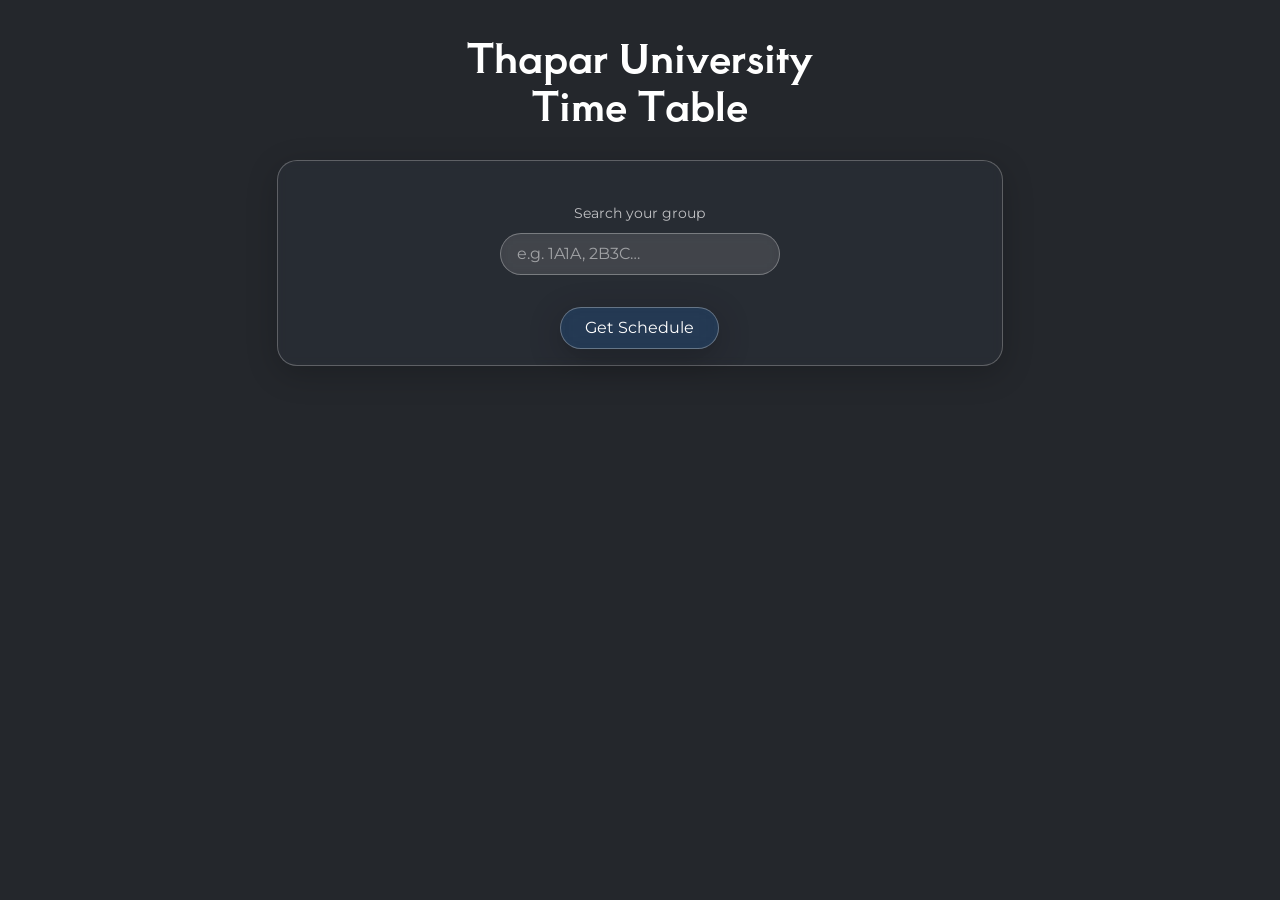
==== index.html @ 9e01dadf "Initial commit" ====
<!DOCTYPE html>
<html lang="en">
<head>
  <meta charset="UTF-8" />
  <title>Thapar Time Table</title>
  <meta name="title" content="Time Table Generator" />
  <meta name="description" content="Quick Time Table Generator for Thapar University Students" />
  <meta property="og:type" content="website" />
  <meta property="og:title" content="Time Table Generator" />
  <meta property="og:description" content="Quick Time Table Generator for Thapar University Students" />
  <meta property="og:image" content="https://www.utkarsh.ninja/favicon-32x32.png" />
  <meta property="twitter:card" content="summary_large_image" />
  <meta property="twitter:title" content="Time Table Generator" />
  <meta property="twitter:description" content="Quick Time Table Generator for Thapar University Students" />
  <meta property="twitter:image" content="https://www.utkarsh.ninja/favicon-32x32.png" />
  <link rel="shortcut icon" href="https://www.utkarsh.ninja/favicon-32x32.png" type="image/x-icon" />
  <meta name="viewport" content="width=device-width, initial-scale=1.0" />
  <link href="https://cdn.jsdelivr.net/npm/bootstrap@5.3.1/dist/css/bootstrap.min.css" rel="stylesheet" crossorigin="anonymous" />
  <link rel="preconnect" href="https://fonts.googleapis.com" />
  <link rel="preconnect" href="https://fonts.gstatic.com" crossorigin />
  <link href="https://fonts.googleapis.com/css2?family=Aoboshi+One&family=Montserrat:ital,wght@0,100..900;1,100..900&display=swap" rel="stylesheet" />
  <link rel="stylesheet" href="style.css" />
</head>

<!-- Google tag -->
<script async src="https://www.googletagmanager.com/gtag/js?id=G-SSECP1SFQX"></script>
<script>
  window.dataLayer = window.dataLayer || [];
  function gtag(){dataLayer.push(arguments);}
  gtag('js', new Date());
  gtag('config', 'G-SSECP1SFQX');
</script>

<body class="bg-dark">
  <div class="container">
    <h3 class="text-white home-title">
      Thapar University <br />Time Table
    </h3>

    <div id="custom-card" class="glass-card card">
      <!-- Loading state -->
      <div id="loading-state" class="py-4 text-center text-white" style="opacity:0.5;">
        Loading timetable data…
      </div>

      <!-- Main form (shown after data loads) -->
      <form id="form" style="display:none;">
        <div class="form-group mt-4 mb-3" style="padding:1rem; align-items:center;">
          <label class="text-white mb-2" style="font-size:0.9rem; opacity:0.7;">Search your group</label>
          <div class="search-wrapper">
            <input
              type="text"
              id="group-search"
              placeholder="e.g. 1A1A, 2B3C…"
              autocomplete="off"
              spellcheck="false"
            />
            <div id="search-results"></div>
          </div>
          <div id="selected-display"></div>
        </div>

        <div class="mb-3">
          <button type="submit" class="btn-get">Get Schedule</button>
        </div>
      </form>
    </div>
  </div>

  <script src="script.js"></script>
</body>
</html>
---- style.css ----
/* ── Base ────────────────────────────────────────────────────────────────── */
* { font-family: "Montserrat", Geneva, Tahoma, sans-serif !important; }

body {
  background: #1A1C1F;
  background-image:
    linear-gradient(to right, #ffffff20 1px, transparent 1px),
    linear-gradient(to bottom, rgba(255,255,255,0.121) 1px, transparent 1px);
  background-size: 40px 40px;
  color: #fff;
  margin: 0;
  padding: 0;
}

/* ── Scrollbar ───────────────────────────────────────────────────────────── */
::-webkit-scrollbar { width: 3px; height: 3px; }
::-webkit-scrollbar-track { background: #f1f1f1; }
::-webkit-scrollbar-thumb { background: #494949; }
::-webkit-scrollbar-thumb:hover { background: #555; }

/* ── Home page ───────────────────────────────────────────────────────────── */
.home-title {
  text-align: center;
  margin: 2rem 0;
  font-family: 'Aoboshi One', serif !important;
  font-size: 2.5rem;
}

.glass-card {
  width: 65%;
  display: flex;
  flex-direction: column;
  justify-content: space-around;
  align-items: center;
  text-align: center;
  margin: 0 auto;
  color: white !important;
  background: rgba(73,73,73,0.15);
  backdrop-filter: blur(4px) saturate(180%);
  -webkit-backdrop-filter: blur(4px) saturate(180%);
  border: 1px solid rgba(255,255,255,0.25);
  border-radius: 20px;
  box-shadow: 0 8px 32px rgba(0,0,0,0.2);
  transition: transform 0.2s, box-shadow 0.2s;
}

.glass-card:hover {
  transform: translateY(-4px);
  box-shadow: 0 12px 40px rgba(0,0,0,0.25);
}

/* ── Search ──────────────────────────────────────────────────────────────── */
.search-wrapper {
  position: relative;
  width: 280px;
}

#group-search {
  width: 100%;
  padding: 0.5rem 1rem;
  border-radius: 30px;
  border: 1px solid rgba(255,255,255,0.3);
  background: rgba(255,255,255,0.1);
  color: white;
  font-size: 1rem;
  outline: none;
  backdrop-filter: blur(8px);
}
#group-search::placeholder { color: rgba(255,255,255,0.5); }
#group-search:focus { border-color: rgba(255,255,255,0.6); }

#search-results {
  display: none;
  position: absolute;
  top: calc(100% + 6px);
  left: 0;
  width: 100%;
  max-height: 220px;
  overflow-y: auto;
  border-radius: 12px;
  border: 1px solid rgba(255,255,255,0.2);
  background: rgba(30,32,36,0.97);
  backdrop-filter: blur(12px);
  z-index: 100;
  scrollbar-width: thin;
}
#search-results.show { display: block; }

.search-item {
  padding: 0.5rem 1rem;
  color: white;
  cursor: pointer;
  font-size: 0.95rem;
  transition: background 0.15s;
}
.search-item:hover, .search-item.active {
  background: rgba(0,123,255,0.3);
}
.search-item .sheet-label {
  font-size: 0.7rem;
  color: rgba(255,255,255,0.45);
  margin-left: 6px;
}

.selected-badge {
  display: inline-block;
  margin-top: 8px;
  padding: 3px 14px;
  border-radius: 20px;
  background: rgba(0,123,255,0.25);
  border: 1px solid rgba(0,123,255,0.5);
  color: #90c8ff;
  font-size: 0.85rem;
}

#no-results {
  padding: 0.5rem 1rem;
  color: rgba(255,255,255,0.4);
  font-size: 0.9rem;
}

/* ── Get Schedule button ─────────────────────────────────────────────────── */
.btn-get {
  background: rgba(0,123,255,0.15);
  backdrop-filter: blur(12px);
  -webkit-backdrop-filter: blur(12px);
  border: 1px solid rgba(255,255,255,0.3);
  box-shadow: 0 8px 32px rgba(0,0,0,0.25);
  color: white;
  border-radius: 30px;
  padding: 0.5rem 1.5rem;
  font-size: 1rem;
  cursor: pointer;
  transition: background 0.2s, transform 0.2s;
}
.btn-get:hover {
  background: rgba(0,123,255,0.3);
  transform: translateY(-1px);
}

/* ── Back link ───────────────────────────────────────────────────────────── */
.back-link {
  color: #90c8ff;
  text-decoration: none;
  font-size: 0.9rem;
}
.back-link:hover { text-decoration: underline; }

/* ── Timetable page ──────────────────────────────────────────────────────── */
body.tt-page {
  font-family: "Rubik", sans-serif !important;
}

.table-responsive {
  padding: 2%;
  max-width: 100%;
  border-radius: 16px;
  overflow-x: auto;
}

.table {
  border-collapse: separate;
  border-spacing: 10px;
  background: transparent;
  width: 100%;
  table-layout: auto;
}

.table td {
  border: none;
  border-radius: 12px;
  padding: 12px;
  font-size: clamp(0.6rem, 1.5vw, 0.95rem);
  font-weight: 500;
  text-align: center;
  color: #f1f1f1;
  box-shadow: 0 3px 10px rgba(0,0,0,0.3);
  transition: transform 0.25s ease, box-shadow 0.25s ease;
  vertical-align: middle;
  max-width: 200px;
  word-wrap: break-word;
  overflow-wrap: break-word;
  word-break: break-word;
  hyphens: auto;
}

.table td div {
  display: flex;
  align-items: center;
  justify-content: center;
  min-height: 60px;
  padding: 5px;
  word-wrap: break-word;
  overflow-wrap: break-word;
  word-break: break-word;
  white-space: normal;
  text-align: center;
  font-size: clamp(0.55rem, 1.2vw, 0.85rem);
  line-height: 1.3;
  hyphens: auto;
  overflow: hidden;
  max-width: 100%;
}

.table td:hover {
  transform: scale(1.03);
  box-shadow: 0 6px 16px rgba(0,0,0,0.4);
}

/* ── Cell colors (match original exactly) ───────────────────────────────── */
.header-day {
  background: linear-gradient(145deg, #3f434a, #35393e) !important;
  box-shadow: inset 3px 3px 10px #676A6F, 3px 3px 10px #000000ab !important;
  font-weight: bold !important;
  color: #CFDDF7 !important;
}

.header-time {
  box-shadow: inset 3px 3px 10px #676A6F, 3px 3px 10px #000000ab !important;
  background: #3b3f45 !important;
  font-weight: bold !important;
  color: #CFDDF7 !important;
}

.bg-success {
  background: #24272C !important;
  border-radius: 12px;
  box-shadow: inset 6px 6px 8px #1C1E22, inset -6px -6px 8px #2C3036 !important;
}

.bg-danger {
  background: rgba(0,198,92,0.2) !important;
  backdrop-filter: blur(2px);
  -webkit-backdrop-filter: blur(2px);
  box-shadow: 0 4px 12px rgba(0,198,92,0.25);
}

.bg-primary {
  background: rgba(255,0,4,0.2) !important;
  backdrop-filter: blur(2px);
  -webkit-backdrop-filter: blur(2px);
  box-shadow: 0 4px 12px rgba(255,0,4,0.25);
}

.bg-warning {
  background: rgba(67,70,248,0.2) !important;
  backdrop-filter: blur(2px);
  -webkit-backdrop-filter: blur(2px);
  box-shadow: 0 4px 12px rgba(67,70,248,0.25);
}

.bg-dark { background: #24272c !important; }
.bg-info  { background: linear-gradient(135deg, #00c6ff, #0072ff) !important; }

/* ── Responsive ──────────────────────────────────────────────────────────── */
@media (max-width: 576px) {
  .glass-card { width: 90% !important; }
  .search-wrapper { width: 220px; }
}

@media (max-width: 600px) {
  .table { border-spacing: 5px; }
  .table td { padding: 8px 4px; font-size: 0.55rem; max-width: 150px; }
  .table td div { font-size: 0.5rem; padding: 2px; line-height: 1.2; min-height: 50px; }
}

@media (max-width: 400px) {
  .table { border-spacing: 3px; }
  .table td { padding: 6px 3px; max-width: 120px; }
  .table td div { font-size: 0.45rem; line-height: 1.15; min-height: 45px; padding: 1px; }
}

@media print {
  body { margin: 0; padding: 0; }
  @page { size: A4 landscape; margin: 0.5in; }
  .table-responsive { width: 100%; overflow: visible; }
  .table, .table td { font-size: 11px; padding: 3px; line-height: 1.4; }
  #tt-header { display: none; }
}
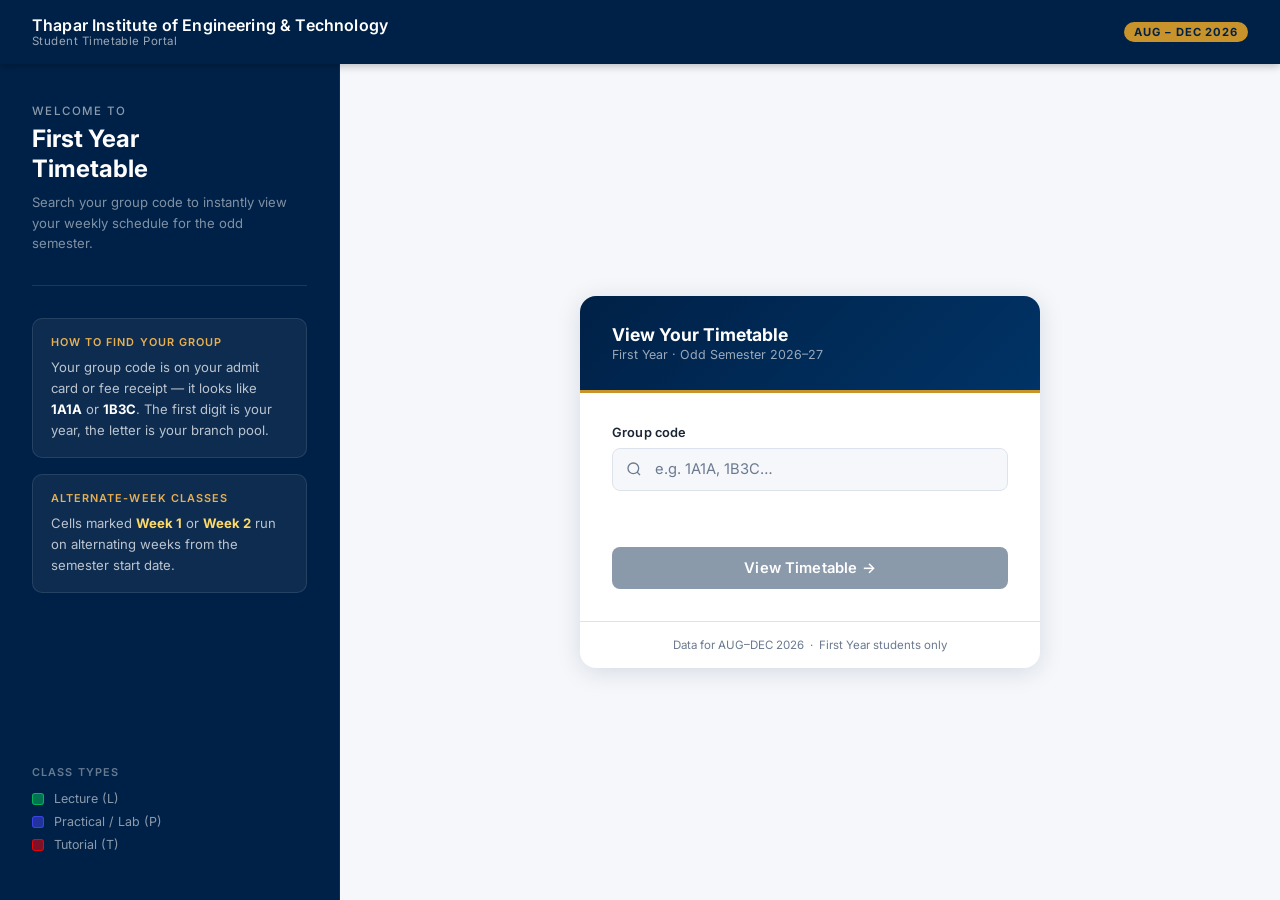
==== commit c4528c21: "Update timetable website files" ====
--- a/index.html
+++ b/index.html
@@ -1,72 +1,423 @@
 <!DOCTYPE html>
 <html lang="en">
 <head>
-  <meta charset="UTF-8" />
-  <title>Thapar Time Table</title>
-  <meta name="title" content="Time Table Generator" />
-  <meta name="description" content="Quick Time Table Generator for Thapar University Students" />
-  <meta property="og:type" content="website" />
-  <meta property="og:title" content="Time Table Generator" />
-  <meta property="og:description" content="Quick Time Table Generator for Thapar University Students" />
-  <meta property="og:image" content="https://www.utkarsh.ninja/favicon-32x32.png" />
-  <meta property="twitter:card" content="summary_large_image" />
-  <meta property="twitter:title" content="Time Table Generator" />
-  <meta property="twitter:description" content="Quick Time Table Generator for Thapar University Students" />
-  <meta property="twitter:image" content="https://www.utkarsh.ninja/favicon-32x32.png" />
-  <link rel="shortcut icon" href="https://www.utkarsh.ninja/favicon-32x32.png" type="image/x-icon" />
-  <meta name="viewport" content="width=device-width, initial-scale=1.0" />
-  <link href="https://cdn.jsdelivr.net/npm/bootstrap@5.3.1/dist/css/bootstrap.min.css" rel="stylesheet" crossorigin="anonymous" />
-  <link rel="preconnect" href="https://fonts.googleapis.com" />
-  <link rel="preconnect" href="https://fonts.gstatic.com" crossorigin />
-  <link href="https://fonts.googleapis.com/css2?family=Aoboshi+One&family=Montserrat:ital,wght@0,100..900;1,100..900&display=swap" rel="stylesheet" />
-  <link rel="stylesheet" href="style.css" />
+  <meta charset="UTF-8"/>
+  <title>TIET First Year Timetable</title>
+  <meta name="viewport" content="width=device-width, initial-scale=1.0"/>
+  <link rel="preconnect" href="https://fonts.googleapis.com"/>
+  <link rel="preconnect" href="https://fonts.gstatic.com" crossorigin/>
+  <link href="https://fonts.googleapis.com/css2?family=Inter:wght@300;400;500;600;700&display=swap" rel="stylesheet"/>
+  <style>
+    *, *::before, *::after { box-sizing: border-box; margin: 0; padding: 0; }
+
+    :root {
+      --navy:     #002147;
+      --navy-mid: #003366;
+      --gold:     #C8932A;
+      --gold-lt:  #E8B050;
+      --white:    #FFFFFF;
+      --off-white:#F5F7FA;
+      --text:     #1A2535;
+      --muted:    #6B7A90;
+      --border:   #DDE3EC;
+      --shadow:   0 4px 24px rgba(0,33,71,0.13);
+    }
+
+    body {
+      font-family: 'Inter', system-ui, sans-serif;
+      background: var(--off-white);
+      min-height: 100vh;
+      display: flex;
+      flex-direction: column;
+    }
+
+    /* ── Top bar ──────────────────────────────────────────────────────── */
+    .topbar {
+      background: var(--navy);
+      padding: 0 2rem;
+      height: 64px;
+      display: flex;
+      align-items: center;
+      justify-content: space-between;
+      box-shadow: 0 2px 8px rgba(0,0,0,0.25);
+      position: sticky;
+      top: 0;
+      z-index: 100;
+    }
+
+    .topbar-brand { display: flex; align-items: center; gap: 14px; text-decoration: none; }
+    .topbar-logo  { height: 36px; width: auto; }
+
+    .topbar-title {
+      color: var(--white);
+      font-size: 1rem;
+      font-weight: 600;
+      letter-spacing: 0.01em;
+      line-height: 1.2;
+    }
+    .topbar-title span {
+      display: block;
+      font-size: 0.72rem;
+      font-weight: 400;
+      color: rgba(255,255,255,0.6);
+      letter-spacing: 0.04em;
+    }
+
+    .topbar-pill {
+      background: var(--gold);
+      color: var(--navy);
+      font-size: 0.7rem;
+      font-weight: 700;
+      letter-spacing: 0.08em;
+      padding: 3px 10px;
+      border-radius: 20px;
+      text-transform: uppercase;
+    }
+
+    /* ── Layout ───────────────────────────────────────────────────────── */
+    .page {
+      flex: 1;
+      display: grid;
+      grid-template-columns: 340px 1fr;
+      min-height: calc(100vh - 64px);
+    }
+
+    /* ── Sidebar ──────────────────────────────────────────────────────── */
+    .sidebar {
+      background: var(--navy);
+      padding: 2.5rem 2rem;
+      display: flex;
+      flex-direction: column;
+      border-right: 1px solid rgba(255,255,255,0.06);
+    }
+
+    .sidebar-welcome {
+      color: rgba(255,255,255,0.55);
+      font-size: 0.72rem;
+      font-weight: 500;
+      letter-spacing: 0.12em;
+      text-transform: uppercase;
+      margin-bottom: 0.4rem;
+    }
+
+    .sidebar-heading {
+      color: var(--white);
+      font-size: 1.5rem;
+      font-weight: 700;
+      line-height: 1.25;
+      margin-bottom: 0.5rem;
+    }
+
+    .sidebar-sub {
+      color: rgba(255,255,255,0.5);
+      font-size: 0.82rem;
+      line-height: 1.55;
+      margin-bottom: 2rem;
+    }
+
+    .sidebar-divider {
+      border: none;
+      border-top: 1px solid rgba(255,255,255,0.1);
+      margin-bottom: 2rem;
+    }
+
+    .sidebar-info-block {
+      background: rgba(255,255,255,0.05);
+      border: 1px solid rgba(255,255,255,0.1);
+      border-radius: 10px;
+      padding: 1rem 1.1rem;
+      margin-bottom: 1rem;
+    }
+
+    .sidebar-info-label {
+      font-size: 0.68rem;
+      font-weight: 600;
+      letter-spacing: 0.1em;
+      text-transform: uppercase;
+      color: var(--gold-lt);
+      margin-bottom: 0.5rem;
+    }
+
+    .sidebar-info-text {
+      font-size: 0.82rem;
+      color: rgba(255,255,255,0.72);
+      line-height: 1.6;
+    }
+
+    .sidebar-legend { margin-top: auto; padding-top: 2rem; }
+
+    .legend-label {
+      font-size: 0.68rem;
+      font-weight: 600;
+      letter-spacing: 0.1em;
+      text-transform: uppercase;
+      color: rgba(255,255,255,0.4);
+      margin-bottom: 0.75rem;
+    }
+
+    .legend-item { display: flex; align-items: center; gap: 10px; margin-bottom: 8px; }
+
+    .legend-dot {
+      width: 12px; height: 12px;
+      border-radius: 3px;
+      flex-shrink: 0;
+    }
+    .legend-dot-l { background: rgba(0,198,92,0.5);  border: 1px solid rgba(0,198,92,0.8); }
+    .legend-dot-p { background: rgba(67,70,248,0.5); border: 1px solid rgba(67,70,248,0.8); }
+    .legend-dot-t { background: rgba(255,0,4,0.5);   border: 1px solid rgba(255,0,4,0.8); }
+
+    .legend-text { font-size: 0.78rem; color: rgba(255,255,255,0.55); }
+
+    /* ── Main ─────────────────────────────────────────────────────────── */
+    .main {
+      display: flex;
+      align-items: center;
+      justify-content: center;
+      padding: 3rem 2rem;
+    }
+
+    .card {
+      background: var(--white);
+      border-radius: 16px;
+      box-shadow: var(--shadow);
+      width: 100%;
+      max-width: 460px;
+      overflow: hidden;
+    }
+
+    .card-header {
+      background: linear-gradient(135deg, var(--navy) 0%, var(--navy-mid) 100%);
+      padding: 1.75rem 2rem;
+      border-bottom: 3px solid var(--gold);
+    }
+
+    .card-header-top {
+      display: flex;
+      align-items: center;
+      gap: 12px;
+    }
+
+    .card-logo-img { height: 40px; width: auto; }
+
+    .card-header-title { color: var(--white); font-size: 1.1rem; font-weight: 700; }
+    .card-header-sub   { color: rgba(255,255,255,0.6); font-size: 0.78rem; margin-top: 2px; }
+
+    .card-body   { padding: 2rem; }
+    .card-footer {
+      padding: 1rem 2rem;
+      border-top: 1px solid var(--border);
+      text-align: center;
+      font-size: 0.72rem;
+      color: var(--muted);
+    }
+
+    /* ── Form ─────────────────────────────────────────────────────────── */
+    .field-label {
+      font-size: 0.8rem;
+      font-weight: 600;
+      color: var(--text);
+      margin-bottom: 0.5rem;
+      display: block;
+      letter-spacing: 0.01em;
+    }
+
+    .search-wrap { position: relative; margin-bottom: 0.5rem; }
+
+    .search-icon {
+      position: absolute;
+      left: 14px; top: 50%;
+      transform: translateY(-50%);
+      color: var(--muted);
+      pointer-events: none;
+      display: flex;
+    }
+
+    #group-search {
+      width: 100%;
+      padding: 0.72rem 1rem 0.72rem 2.6rem;
+      border: 1.5px solid var(--border);
+      border-radius: 8px;
+      font-family: inherit;
+      font-size: 0.92rem;
+      color: var(--text);
+      background: var(--off-white);
+      outline: none;
+      transition: border-color 0.2s, box-shadow 0.2s;
+    }
+
+    #group-search:focus {
+      border-color: var(--navy);
+      box-shadow: 0 0 0 3px rgba(0,33,71,0.08);
+      background: var(--white);
+    }
+
+    #group-search::placeholder { color: var(--muted); }
+
+    #search-results {
+      display: none;
+      position: absolute;
+      top: calc(100% + 4px);
+      left: 0; right: 0;
+      max-height: 240px;
+      overflow-y: auto;
+      background: var(--white);
+      border: 1.5px solid var(--border);
+      border-radius: 10px;
+      box-shadow: 0 8px 32px rgba(0,33,71,0.13);
+      z-index: 50;
+    }
+    #search-results.show { display: block; }
+
+    .search-item {
+      padding: 0.65rem 1rem;
+      cursor: pointer;
+      display: flex;
+      align-items: center;
+      justify-content: space-between;
+      font-size: 0.88rem;
+      color: var(--text);
+      border-bottom: 1px solid var(--border);
+      transition: background 0.12s;
+    }
+    .search-item:last-child { border-bottom: none; }
+    .search-item:hover, .search-item.active { background: #EEF2F8; }
+    .search-item-code { font-weight: 600; }
+    .search-item-year {
+      font-size: 0.72rem; color: var(--muted);
+      background: var(--off-white);
+      padding: 2px 8px; border-radius: 20px;
+      border: 1px solid var(--border);
+    }
+
+    #no-results { padding: 1rem; text-align: center; color: var(--muted); font-size: 0.85rem; }
+
+    #selected-display { min-height: 28px; margin-bottom: 0.25rem; }
+
+    .selected-badge {
+      display: inline-flex; align-items: center; gap: 6px;
+      background: #EEF7F2; border: 1px solid #B8DFC8;
+      border-radius: 6px; padding: 4px 10px;
+      font-size: 0.78rem; font-weight: 500; color: #1A6B3C;
+    }
+
+    .btn-primary {
+      width: 100%; padding: 0.78rem;
+      background: var(--navy); color: var(--white);
+      border: none; border-radius: 8px;
+      font-family: inherit; font-size: 0.92rem; font-weight: 600;
+      cursor: pointer; letter-spacing: 0.01em;
+      transition: background 0.2s, transform 0.15s;
+      margin-top: 1rem;
+    }
+    .btn-primary:hover:not(:disabled) { background: var(--navy-mid); }
+    .btn-primary:active:not(:disabled) { transform: scale(0.99); }
+    .btn-primary:disabled { opacity: 0.45; cursor: not-allowed; }
+
+    /* ── Spinner ──────────────────────────────────────────────────────── */
+    #loading-state { text-align: center; padding: 1.5rem 0; color: var(--muted); font-size: 0.85rem; }
+    .spinner {
+      width: 22px; height: 22px;
+      border: 2px solid var(--border);
+      border-top-color: var(--navy);
+      border-radius: 50%;
+      animation: spin 0.7s linear infinite;
+      margin: 0 auto 0.75rem;
+    }
+    @keyframes spin { to { transform: rotate(360deg); } }
+
+    /* ── Mobile ───────────────────────────────────────────────────────── */
+    @media (max-width: 768px) {
+      .page { grid-template-columns: 1fr; }
+      .sidebar { padding: 1.75rem 1.5rem; }
+      .sidebar-legend { display: none; }
+      .main { padding: 2rem 1rem; align-items: flex-start; padding-top: 1.5rem; }
+      .topbar { padding: 0 1rem; }
+      .topbar-title span { display: none; }
+    }
+  </style>
 </head>
-
-<!-- Google tag -->
-<script async src="https://www.googletagmanager.com/gtag/js?id=G-SSECP1SFQX"></script>
-<script>
-  window.dataLayer = window.dataLayer || [];
-  function gtag(){dataLayer.push(arguments);}
-  gtag('js', new Date());
-  gtag('config', 'G-SSECP1SFQX');
-</script>
-
-<body class="bg-dark">
-  <div class="container">
-    <h3 class="text-white home-title">
-      Thapar University <br />Time Table
-    </h3>
-
-    <div id="custom-card" class="glass-card card">
-      <!-- Loading state -->
-      <div id="loading-state" class="py-4 text-center text-white" style="opacity:0.5;">
-        Loading timetable data…
+<body>
+
+<header class="topbar">
+  <div class="topbar-brand">
+    <img src="https://lms.thapar.edu/moodle/pluginfile.php/1/theme_moove/logo/1659956381/TIET-LMS%20Logo%20%283%29.png"
+         alt="TIET" class="topbar-logo" onerror="this.style.display='none'"/>
+    <div class="topbar-title">
+      Thapar Institute of Engineering &amp; Technology
+      <span>Student Timetable Portal</span>
+    </div>
+  </div>
+  <div class="topbar-pill">AUG – DEC 2026</div>
+</header>
+
+<div class="page">
+  <aside class="sidebar">
+    <p class="sidebar-welcome">Welcome to</p>
+    <h1 class="sidebar-heading">First Year<br/>Timetable</h1>
+    <p class="sidebar-sub">Search your group code to instantly view your weekly schedule for the odd semester.</p>
+    <hr class="sidebar-divider"/>
+    <div class="sidebar-info-block">
+      <div class="sidebar-info-label">How to find your group</div>
+      <div class="sidebar-info-text">
+        Your group code is on your admit card or fee receipt — it looks like <strong style="color:#fff;">1A1A</strong> or <strong style="color:#fff;">1B3C</strong>. The first digit is your year, the letter is your branch pool.
       </div>
-
-      <!-- Main form (shown after data loads) -->
-      <form id="form" style="display:none;">
-        <div class="form-group mt-4 mb-3" style="padding:1rem; align-items:center;">
-          <label class="text-white mb-2" style="font-size:0.9rem; opacity:0.7;">Search your group</label>
-          <div class="search-wrapper">
-            <input
-              type="text"
-              id="group-search"
-              placeholder="e.g. 1A1A, 2B3C…"
-              autocomplete="off"
-              spellcheck="false"
-            />
+    </div>
+    <div class="sidebar-info-block">
+      <div class="sidebar-info-label">Alternate-week classes</div>
+      <div class="sidebar-info-text">
+        Cells marked <strong style="color:#ffd966;">Week 1</strong> or <strong style="color:#ffd966;">Week 2</strong> run on alternating weeks from the semester start date.
+      </div>
+    </div>
+    <div class="sidebar-legend">
+      <div class="legend-label">Class types</div>
+      <div class="legend-item"><div class="legend-dot legend-dot-l"></div><span class="legend-text">Lecture (L)</span></div>
+      <div class="legend-item"><div class="legend-dot legend-dot-p"></div><span class="legend-text">Practical / Lab (P)</span></div>
+      <div class="legend-item"><div class="legend-dot legend-dot-t"></div><span class="legend-text">Tutorial (T)</span></div>
+    </div>
+  </aside>
+
+  <main class="main">
+    <div class="card">
+      <div class="card-header">
+        <div class="card-header-top">
+          <img src="https://lms.thapar.edu/moodle/pluginfile.php/1/theme_moove/logo/1659956381/TIET-LMS%20Logo%20%283%29.png"
+               alt="TIET" class="card-logo-img" onerror="this.style.display='none'"/>
+          <div>
+            <div class="card-header-title">View Your Timetable</div>
+            <div class="card-header-sub">First Year · Odd Semester 2026–27</div>
+          </div>
+        </div>
+      </div>
+
+      <div class="card-body">
+        <div id="loading-state">
+          <div class="spinner"></div>
+          Loading timetable data…
+        </div>
+
+        <form id="form" style="display:none;">
+          <label class="field-label" for="group-search">Group code</label>
+          <div class="search-wrap">
+            <span class="search-icon">
+              <svg width="16" height="16" fill="none" stroke="currentColor" stroke-width="2" viewBox="0 0 24 24">
+                <circle cx="11" cy="11" r="8"/><path d="M21 21l-4.35-4.35"/>
+              </svg>
+            </span>
+            <input type="text" id="group-search" placeholder="e.g. 1A1A, 1B3C…" autocomplete="off" spellcheck="false"/>
             <div id="search-results"></div>
           </div>
           <div id="selected-display"></div>
-        </div>
-
-        <div class="mb-3">
-          <button type="submit" class="btn-get">Get Schedule</button>
-        </div>
-      </form>
+          <button type="submit" class="btn-primary" id="submit-btn" disabled>View Timetable →</button>
+        </form>
+      </div>
+
+      <div class="card-footer">
+        Data for AUG–DEC 2026 &nbsp;·&nbsp; First Year students only
+      </div>
     </div>
-  </div>
-
-  <script src="script.js"></script>
+  </main>
+</div>
+
+<script src="script.js"></script>
 </body>
 </html>
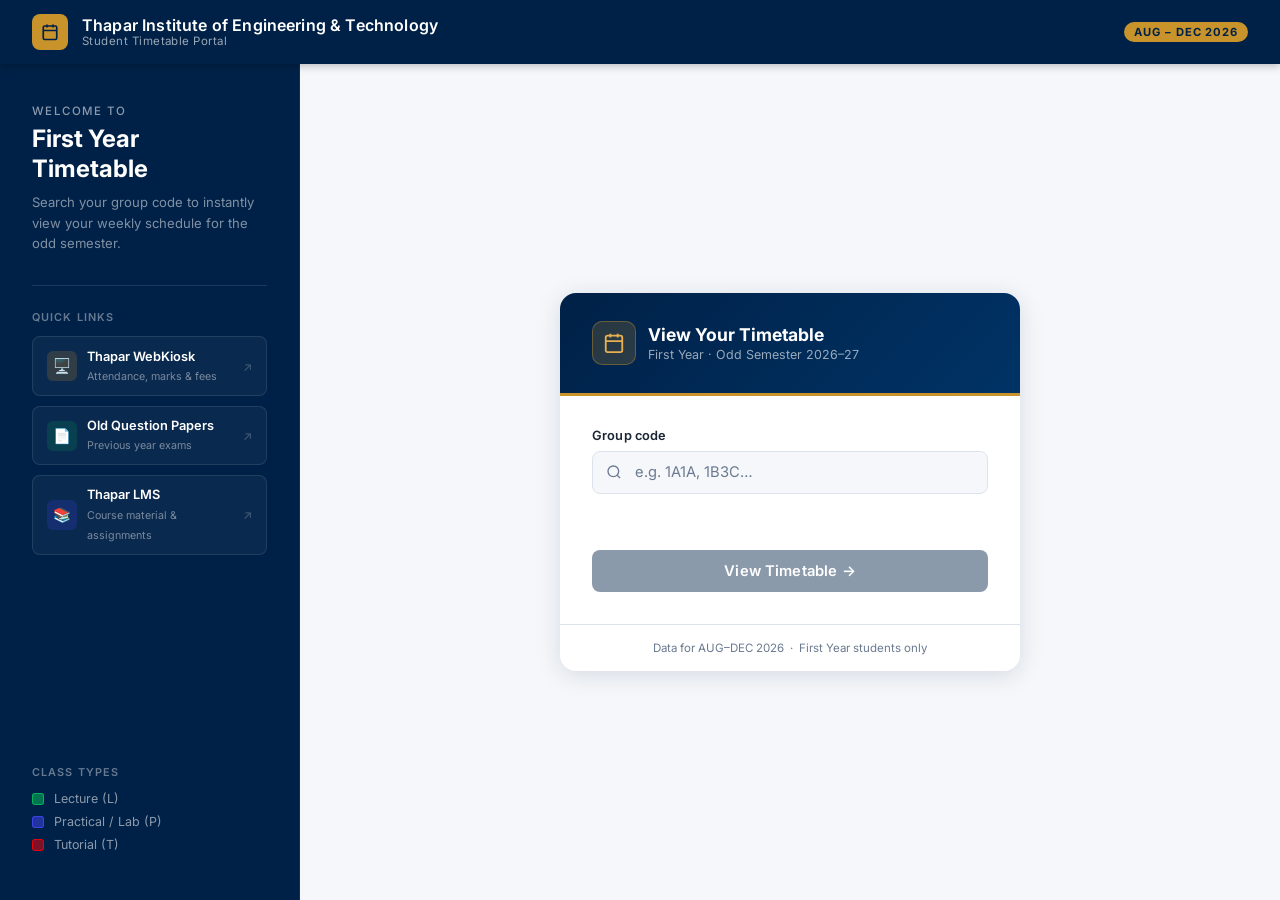
==== commit 79845b18: "Update timetable website" ====
--- a/index.html
+++ b/index.html
@@ -46,7 +46,15 @@
     }
 
     .topbar-brand { display: flex; align-items: center; gap: 14px; text-decoration: none; }
-    .topbar-logo  { height: 36px; width: auto; }
+
+    .topbar-icon {
+      width: 36px; height: 36px;
+      background: var(--gold);
+      border-radius: 8px;
+      display: flex; align-items: center; justify-content: center;
+      flex-shrink: 0;
+    }
+    .topbar-icon svg { color: var(--navy); }
 
     .topbar-title {
       color: var(--white);
@@ -78,7 +86,7 @@
     .page {
       flex: 1;
       display: grid;
-      grid-template-columns: 340px 1fr;
+      grid-template-columns: 300px 1fr;
       min-height: calc(100vh - 64px);
     }
 
@@ -118,33 +126,63 @@
     .sidebar-divider {
       border: none;
       border-top: 1px solid rgba(255,255,255,0.1);
-      margin-bottom: 2rem;
-    }
-
-    .sidebar-info-block {
-      background: rgba(255,255,255,0.05);
-      border: 1px solid rgba(255,255,255,0.1);
-      border-radius: 10px;
-      padding: 1rem 1.1rem;
-      margin-bottom: 1rem;
-    }
-
-    .sidebar-info-label {
+      margin-bottom: 1.5rem;
+    }
+
+    /* ── Quick links ──────────────────────────────────────────────────── */
+    .quick-links-label {
       font-size: 0.68rem;
       font-weight: 600;
       letter-spacing: 0.1em;
       text-transform: uppercase;
-      color: var(--gold-lt);
-      margin-bottom: 0.5rem;
-    }
-
-    .sidebar-info-text {
-      font-size: 0.82rem;
-      color: rgba(255,255,255,0.72);
-      line-height: 1.6;
-    }
-
-    .sidebar-legend { margin-top: auto; padding-top: 2rem; }
+      color: rgba(255,255,255,0.4);
+      margin-bottom: 0.75rem;
+    }
+
+    .quick-link {
+      display: flex;
+      align-items: center;
+      gap: 10px;
+      padding: 0.7rem 0.9rem;
+      border-radius: 8px;
+      border: 1px solid rgba(255,255,255,0.1);
+      background: rgba(255,255,255,0.04);
+      text-decoration: none;
+      margin-bottom: 0.6rem;
+      transition: background 0.15s, border-color 0.15s;
+    }
+    .quick-link:hover {
+      background: rgba(255,255,255,0.09);
+      border-color: rgba(255,255,255,0.2);
+    }
+    .quick-link-icon {
+      width: 30px; height: 30px;
+      border-radius: 6px;
+      display: flex; align-items: center; justify-content: center;
+      flex-shrink: 0;
+      font-size: 0.9rem;
+    }
+    .quick-link-icon.kiosk { background: rgba(200,147,42,0.2); }
+    .quick-link-icon.qp    { background: rgba(0,198,92,0.15); }
+    .quick-link-icon.lms   { background: rgba(67,70,248,0.2); }
+    .quick-link-text { flex: 1; }
+    .quick-link-name {
+      font-size: 0.8rem;
+      font-weight: 600;
+      color: var(--white);
+      display: block;
+      line-height: 1.2;
+    }
+    .quick-link-desc {
+      font-size: 0.67rem;
+      color: rgba(255,255,255,0.45);
+    }
+    .quick-link-arrow {
+      color: rgba(255,255,255,0.25);
+      font-size: 0.75rem;
+    }
+
+    .sidebar-legend { margin-top: auto; padding-top: 1.5rem; }
 
     .legend-label {
       font-size: 0.68rem;
@@ -197,7 +235,13 @@
       gap: 12px;
     }
 
-    .card-logo-img { height: 40px; width: auto; }
+    .card-icon {
+      width: 44px; height: 44px;
+      background: rgba(200,147,42,0.2);
+      border: 1px solid rgba(200,147,42,0.4);
+      border-radius: 10px;
+      display: flex; align-items: center; justify-content: center;
+    }
 
     .card-header-title { color: var(--white); font-size: 1.1rem; font-weight: 700; }
     .card-header-sub   { color: rgba(255,255,255,0.6); font-size: 0.78rem; margin-top: 2px; }
@@ -325,14 +369,53 @@
     }
     @keyframes spin { to { transform: rotate(360deg); } }
 
+    /* ── Mobile quick links ───────────────────────────────────────────── */
+    .mobile-quick-links {
+      display: none;
+      padding: 1rem;
+      gap: 0.5rem;
+      border-top: 1px solid var(--border);
+    }
+    .mobile-quick-links-label {
+      font-size: 0.68rem;
+      font-weight: 600;
+      letter-spacing: 0.08em;
+      text-transform: uppercase;
+      color: var(--muted);
+      margin-bottom: 0.5rem;
+    }
+    .mobile-link-row {
+      display: flex;
+      gap: 0.5rem;
+    }
+    .mobile-link-btn {
+      flex: 1;
+      display: flex;
+      flex-direction: column;
+      align-items: center;
+      gap: 4px;
+      padding: 0.6rem 0.4rem;
+      border-radius: 8px;
+      border: 1px solid var(--border);
+      background: var(--off-white);
+      text-decoration: none;
+      color: var(--navy);
+      font-size: 0.65rem;
+      font-weight: 600;
+      text-align: center;
+      transition: background 0.15s;
+    }
+    .mobile-link-btn:hover { background: #e8edf5; }
+    .mobile-link-btn span { font-size: 1rem; }
+
     /* ── Mobile ───────────────────────────────────────────────────────── */
     @media (max-width: 768px) {
       .page { grid-template-columns: 1fr; }
-      .sidebar { padding: 1.75rem 1.5rem; }
-      .sidebar-legend { display: none; }
-      .main { padding: 2rem 1rem; align-items: flex-start; padding-top: 1.5rem; }
+      .sidebar { display: none; }
+      .main { padding: 1.5rem 1rem; align-items: flex-start; }
       .topbar { padding: 0 1rem; }
       .topbar-title span { display: none; }
+      .mobile-quick-links { display: flex; flex-direction: column; }
     }
   </style>
 </head>
@@ -340,8 +423,11 @@
 
 <header class="topbar">
   <div class="topbar-brand">
-    <img src="https://lms.thapar.edu/moodle/pluginfile.php/1/theme_moove/logo/1659956381/TIET-LMS%20Logo%20%283%29.png"
-         alt="TIET" class="topbar-logo" onerror="this.style.display='none'"/>
+    <div class="topbar-icon">
+      <svg width="18" height="18" fill="none" stroke="currentColor" stroke-width="2.2" viewBox="0 0 24 24">
+        <rect x="3" y="4" width="18" height="18" rx="2"/><path d="M16 2v4M8 2v4M3 10h18"/>
+      </svg>
+    </div>
     <div class="topbar-title">
       Thapar Institute of Engineering &amp; Technology
       <span>Student Timetable Portal</span>
@@ -356,18 +442,36 @@
     <h1 class="sidebar-heading">First Year<br/>Timetable</h1>
     <p class="sidebar-sub">Search your group code to instantly view your weekly schedule for the odd semester.</p>
     <hr class="sidebar-divider"/>
-    <div class="sidebar-info-block">
-      <div class="sidebar-info-label">How to find your group</div>
-      <div class="sidebar-info-text">
-        Your group code is on your admit card or fee receipt — it looks like <strong style="color:#fff;">1A1A</strong> or <strong style="color:#fff;">1B3C</strong>. The first digit is your year, the letter is your branch pool.
-      </div>
-    </div>
-    <div class="sidebar-info-block">
-      <div class="sidebar-info-label">Alternate-week classes</div>
-      <div class="sidebar-info-text">
-        Cells marked <strong style="color:#ffd966;">Week 1</strong> or <strong style="color:#ffd966;">Week 2</strong> run on alternating weeks from the semester start date.
-      </div>
-    </div>
+
+    <div class="quick-links-label">Quick Links</div>
+
+    <a href="https://webkiosk.thapar.edu/" target="_blank" rel="noopener" class="quick-link">
+      <div class="quick-link-icon kiosk">🖥️</div>
+      <div class="quick-link-text">
+        <span class="quick-link-name">Thapar WebKiosk</span>
+        <span class="quick-link-desc">Attendance, marks &amp; fees</span>
+      </div>
+      <span class="quick-link-arrow">↗</span>
+    </a>
+
+    <a href="https://cl.thapar.edu/ques.php" target="_blank" rel="noopener" class="quick-link">
+      <div class="quick-link-icon qp">📄</div>
+      <div class="quick-link-text">
+        <span class="quick-link-name">Old Question Papers</span>
+        <span class="quick-link-desc">Previous year exams</span>
+      </div>
+      <span class="quick-link-arrow">↗</span>
+    </a>
+
+    <a href="https://lms.thapar.edu/moodle/login/index.php" target="_blank" rel="noopener" class="quick-link">
+      <div class="quick-link-icon lms">📚</div>
+      <div class="quick-link-text">
+        <span class="quick-link-name">Thapar LMS</span>
+        <span class="quick-link-desc">Course material &amp; assignments</span>
+      </div>
+      <span class="quick-link-arrow">↗</span>
+    </a>
+
     <div class="sidebar-legend">
       <div class="legend-label">Class types</div>
       <div class="legend-item"><div class="legend-dot legend-dot-l"></div><span class="legend-text">Lecture (L)</span></div>
@@ -380,8 +484,11 @@
     <div class="card">
       <div class="card-header">
         <div class="card-header-top">
-          <img src="https://lms.thapar.edu/moodle/pluginfile.php/1/theme_moove/logo/1659956381/TIET-LMS%20Logo%20%283%29.png"
-               alt="TIET" class="card-logo-img" onerror="this.style.display='none'"/>
+          <div class="card-icon">
+            <svg width="22" height="22" fill="none" stroke="#E8B050" stroke-width="2" viewBox="0 0 24 24">
+              <rect x="3" y="4" width="18" height="18" rx="2"/><path d="M16 2v4M8 2v4M3 10h18"/>
+            </svg>
+          </div>
           <div>
             <div class="card-header-title">View Your Timetable</div>
             <div class="card-header-sub">First Year · Odd Semester 2026–27</div>
@@ -411,6 +518,21 @@
         </form>
       </div>
 
+      <div class="mobile-quick-links">
+        <div class="mobile-quick-links-label">Quick Links</div>
+        <div class="mobile-link-row">
+          <a href="https://webkiosk.thapar.edu/" target="_blank" rel="noopener" class="mobile-link-btn">
+            <span>🖥️</span>WebKiosk
+          </a>
+          <a href="https://cl.thapar.edu/ques.php" target="_blank" rel="noopener" class="mobile-link-btn">
+            <span>📄</span>Old QPs
+          </a>
+          <a href="https://lms.thapar.edu/moodle/login/index.php" target="_blank" rel="noopener" class="mobile-link-btn">
+            <span>📚</span>LMS
+          </a>
+        </div>
+      </div>
+
       <div class="card-footer">
         Data for AUG–DEC 2026 &nbsp;·&nbsp; First Year students only
       </div>
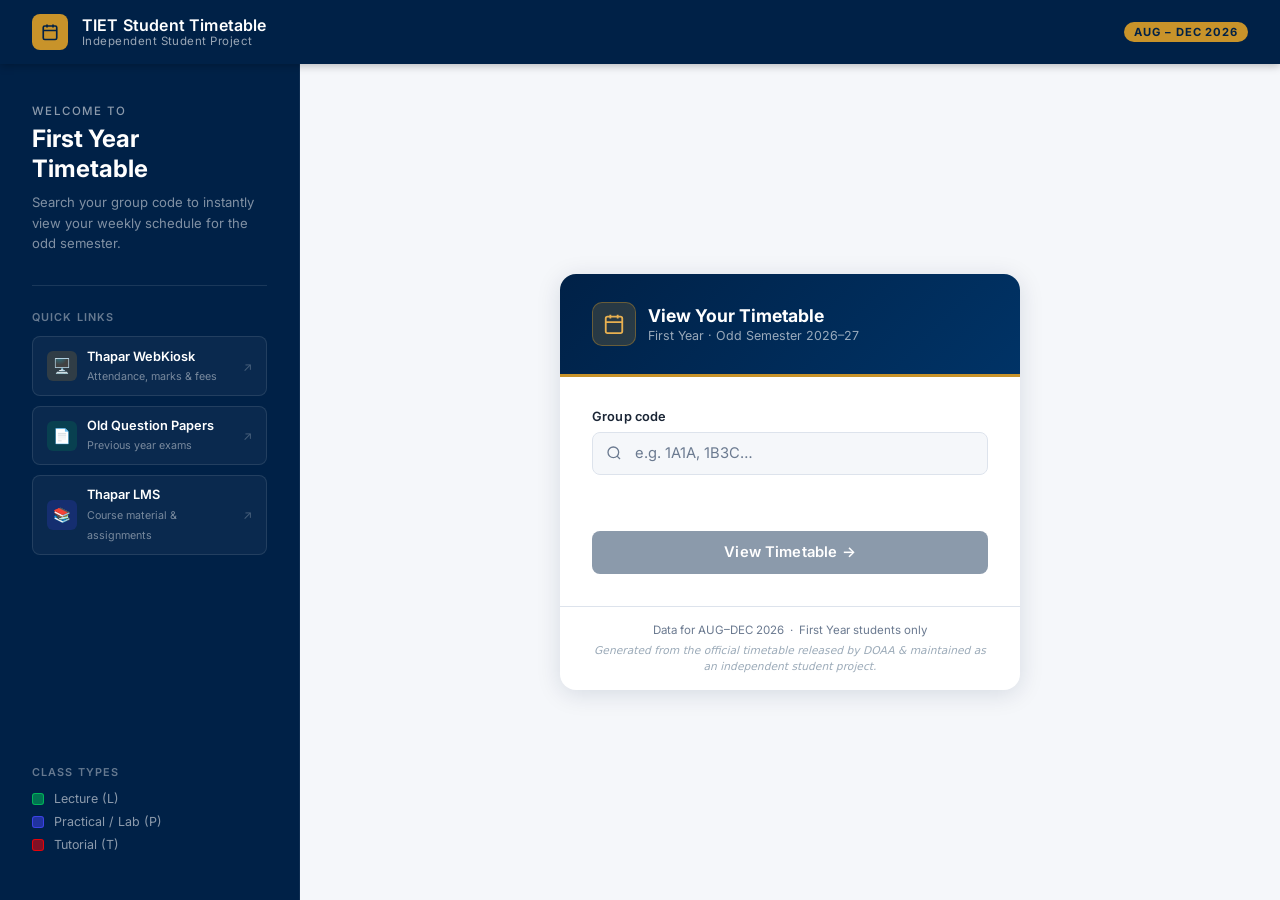
==== commit 57b2d436: "Update timetable website" ====
--- a/index.html
+++ b/index.html
@@ -253,6 +253,13 @@
       text-align: center;
       font-size: 0.72rem;
       color: var(--muted);
+    }
+    .card-footer-note {
+      margin-top: 0.4rem;
+      font-size: 0.67rem;
+      color: #9BAAB8;
+      line-height: 1.45;
+      font-style: italic;
     }
 
     /* ── Form ─────────────────────────────────────────────────────────── */
@@ -429,8 +436,8 @@
       </svg>
     </div>
     <div class="topbar-title">
-      Thapar Institute of Engineering &amp; Technology
-      <span>Student Timetable Portal</span>
+      TIET Student Timetable
+      <span>Independent Student Project</span>
     </div>
   </div>
   <div class="topbar-pill">AUG – DEC 2026</div>
@@ -535,6 +542,9 @@
 
       <div class="card-footer">
         Data for AUG–DEC 2026 &nbsp;·&nbsp; First Year students only
+        <div class="card-footer-note">
+          Generated from the official timetable released by DOAA &amp; maintained as an independent student project.
+        </div>
       </div>
     </div>
   </main>
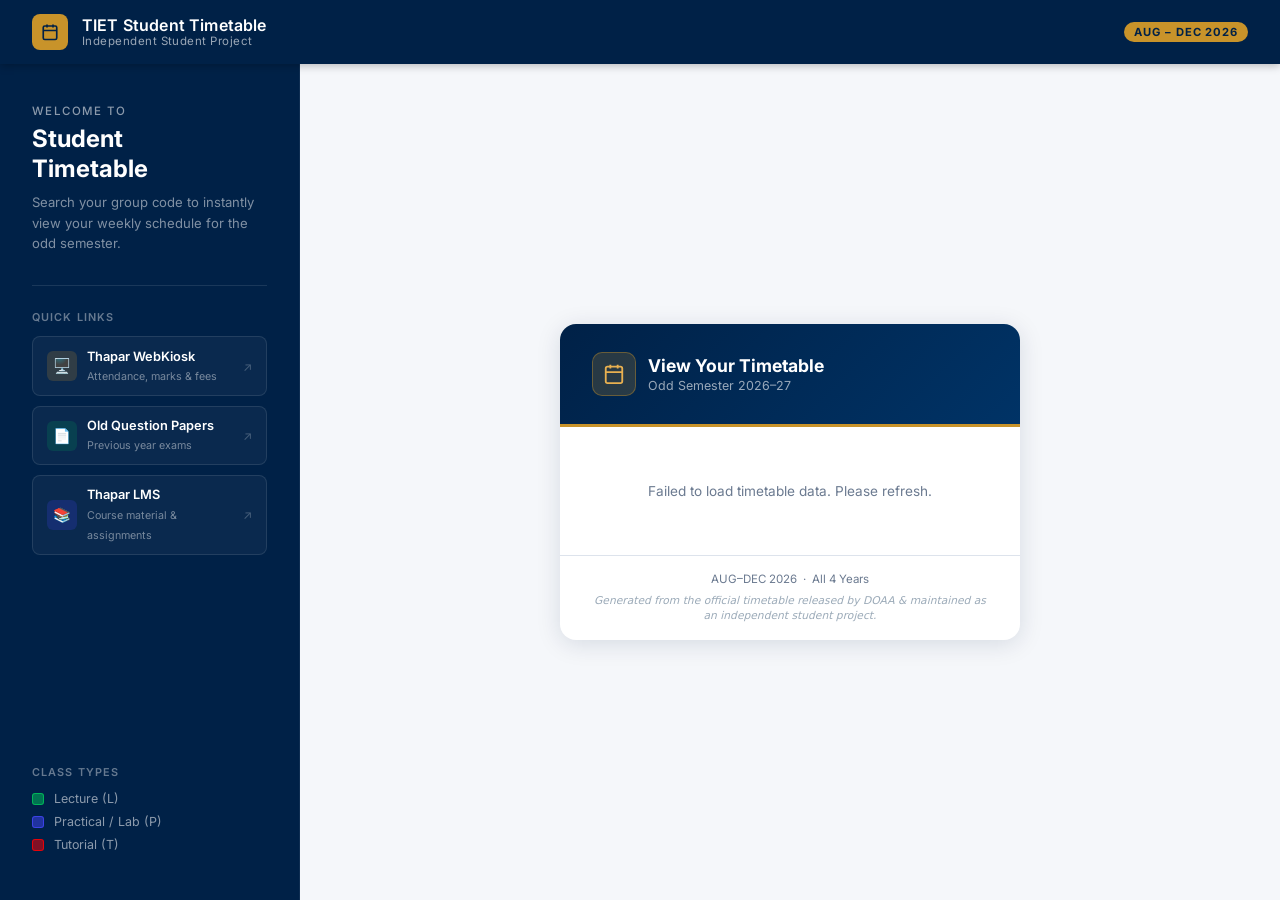
==== commit 794e7411: "Update timetable website" ====
--- a/index.html
+++ b/index.html
@@ -2,7 +2,7 @@
 <html lang="en">
 <head>
   <meta charset="UTF-8"/>
-  <title>TIET First Year Timetable</title>
+  <title>TIET Student Timetable</title>
   <meta name="viewport" content="width=device-width, initial-scale=1.0"/>
   <link rel="preconnect" href="https://fonts.googleapis.com"/>
   <link rel="preconnect" href="https://fonts.gstatic.com" crossorigin/>
@@ -446,7 +446,7 @@
 <div class="page">
   <aside class="sidebar">
     <p class="sidebar-welcome">Welcome to</p>
-    <h1 class="sidebar-heading">First Year<br/>Timetable</h1>
+    <h1 class="sidebar-heading">Student<br/>Timetable</h1>
     <p class="sidebar-sub">Search your group code to instantly view your weekly schedule for the odd semester.</p>
     <hr class="sidebar-divider"/>
 
@@ -498,7 +498,7 @@
           </div>
           <div>
             <div class="card-header-title">View Your Timetable</div>
-            <div class="card-header-sub">First Year · Odd Semester 2026–27</div>
+            <div class="card-header-sub">Odd Semester 2026–27</div>
           </div>
         </div>
       </div>
@@ -517,7 +517,7 @@
                 <circle cx="11" cy="11" r="8"/><path d="M21 21l-4.35-4.35"/>
               </svg>
             </span>
-            <input type="text" id="group-search" placeholder="e.g. 1A1A, 1B3C…" autocomplete="off" spellcheck="false"/>
+            <input type="text" id="group-search" placeholder="e.g. 1A11, 2C31, 3F21…" autocomplete="off" spellcheck="false"/>
             <div id="search-results"></div>
           </div>
           <div id="selected-display"></div>
@@ -541,7 +541,7 @@
       </div>
 
       <div class="card-footer">
-        Data for AUG–DEC 2026 &nbsp;·&nbsp; First Year students only
+        AUG–DEC 2026 &nbsp;·&nbsp; All 4 Years
         <div class="card-footer-note">
           Generated from the official timetable released by DOAA &amp; maintained as an independent student project.
         </div>
